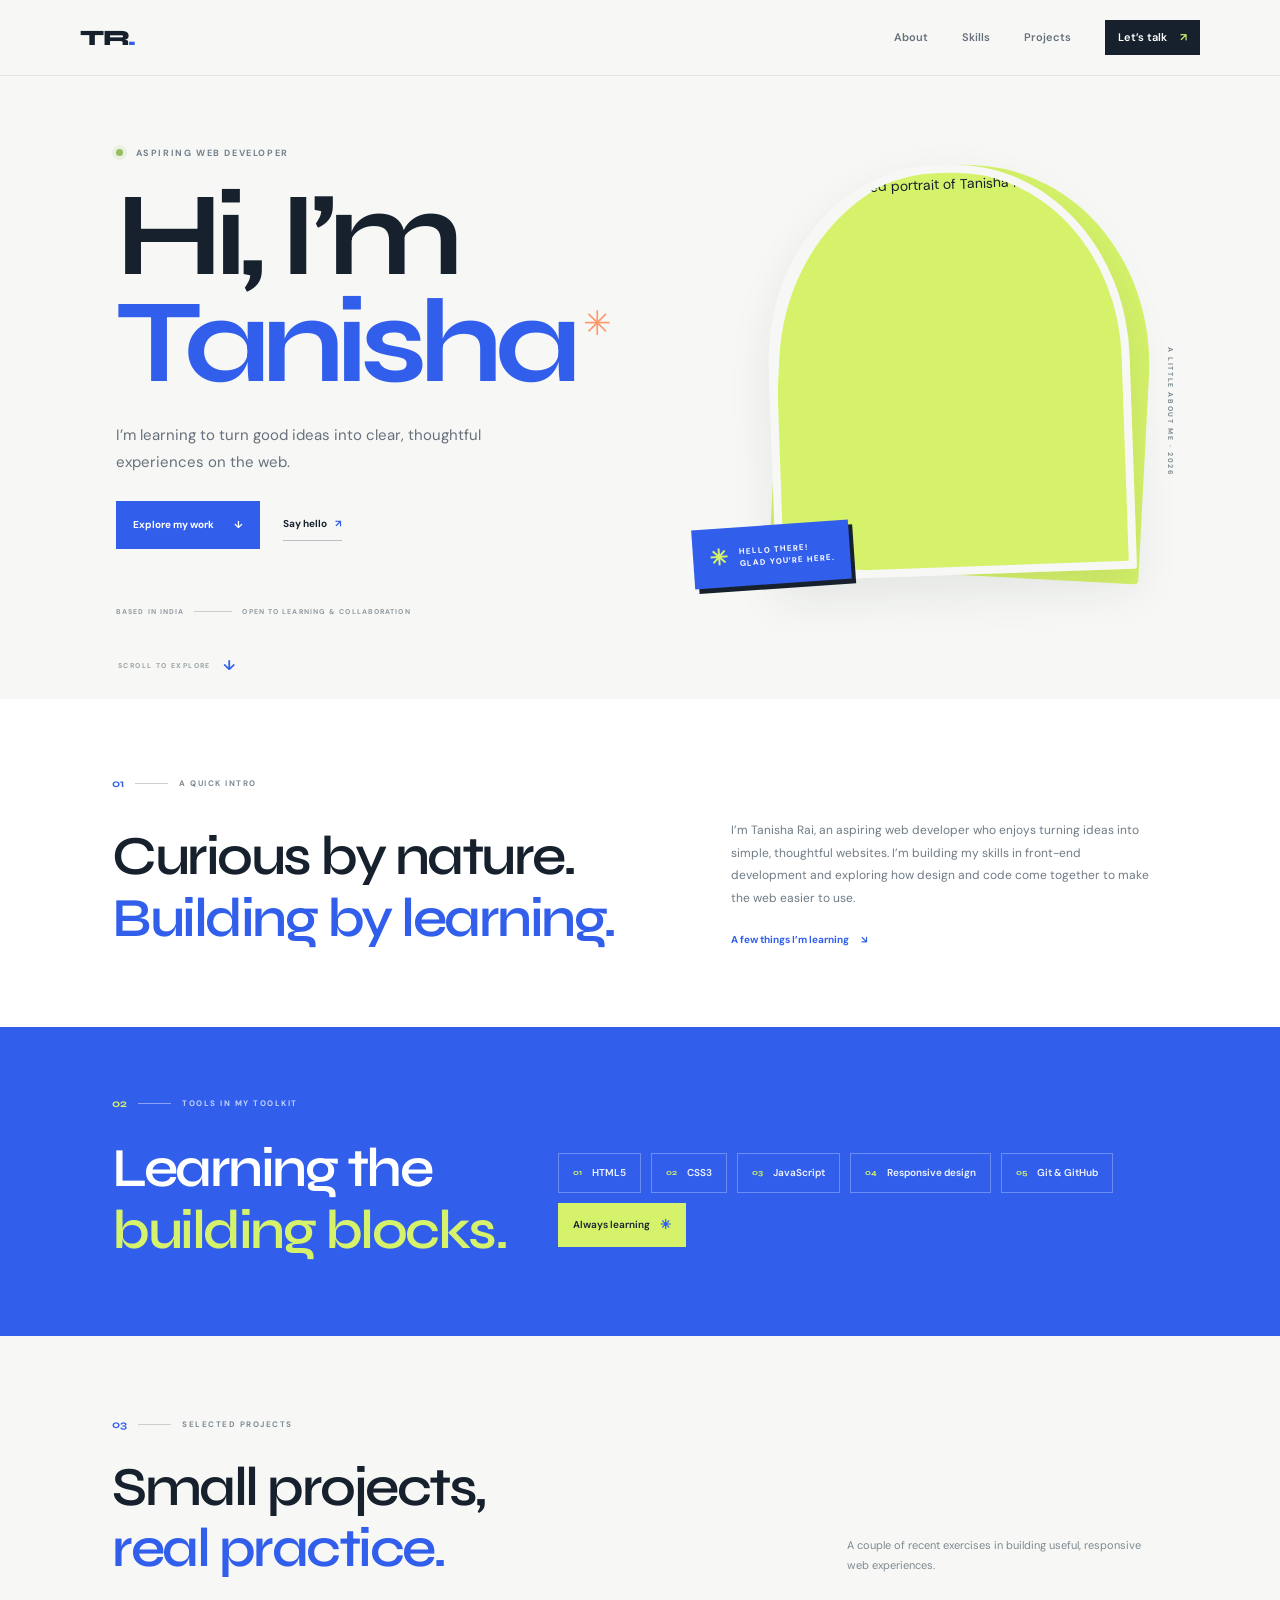
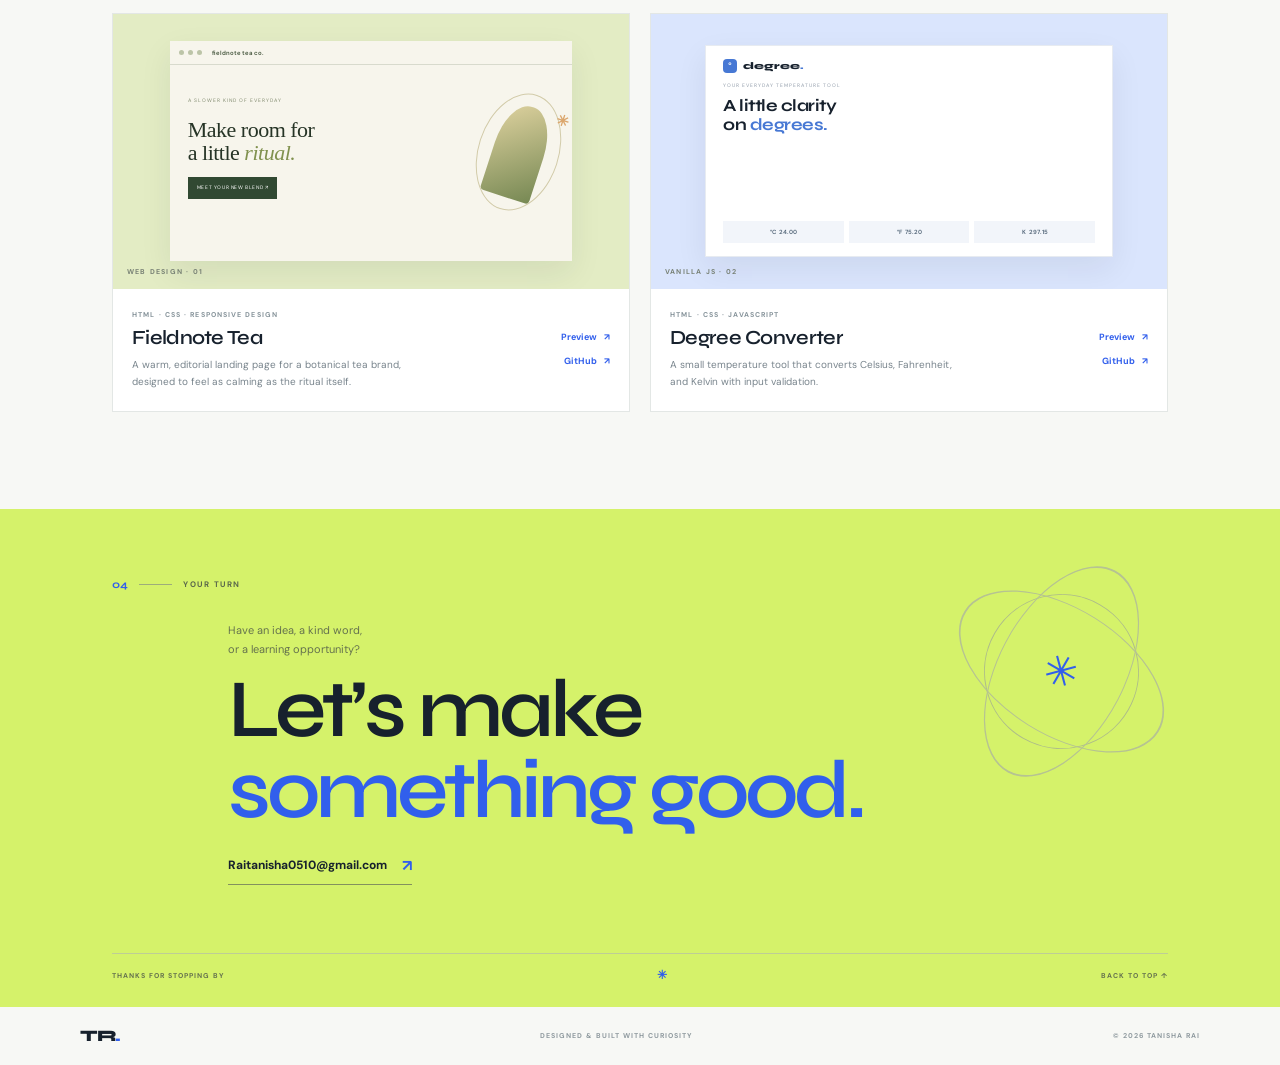
==== WebDev-L1-Portfolio/index.html @ af9b152e "Add files via upload" ====
<!doctype html>
<html lang="en">
<head>
  <meta charset="utf-8">
  <meta name="viewport" content="width=device-width, initial-scale=1">
  <meta name="theme-color" content="#f7f8f5">
  <meta name="description" content="The portfolio of Tanisha Rai, an aspiring web developer building thoughtful, useful websites.">
  <title>Tanisha Rai — Aspiring Web Developer</title>
  <link rel="preconnect" href="https://fonts.googleapis.com">
  <link rel="preconnect" href="https://fonts.gstatic.com" crossorigin>
  <link href="https://fonts.googleapis.com/css2?family=DM+Sans:wght@400;500;600;700&family=Syne:wght@500;600;700;800&display=swap" rel="stylesheet">
  <link rel="stylesheet" href="styles.css">
</head>
<body>
  <header class="site-header">
    <a class="wordmark" href="#home" aria-label="Tanisha Rai home">TR<span class="wordmark-dot">.</span></a>
    <nav aria-label="Main navigation">
      <a href="#about">About</a>
      <a href="#skills">Skills</a>
      <a href="#work">Projects</a>
      <a class="nav-contact" href="#contact">Let’s talk <span aria-hidden="true">↗</span></a>
    </nav>
  </header>

  <main>
    <section class="hero" id="home">
      <div class="hero-copy">
        <p class="availability"><span></span> ASPIRING WEB DEVELOPER</p>
        <h1>Hi, I’m<br><span>Tanisha</span><b aria-hidden="true">✳</b></h1>
        <p class="hero-description">I’m learning to turn good ideas into clear, thoughtful experiences on the web.</p>
        <div class="hero-actions"><a class="button button-blue" href="#work">Explore my work <span aria-hidden="true">↓</span></a><a class="quiet-link" href="mailto:Raitanisha0510@gmail.com">Say hello <span aria-hidden="true">↗</span></a></div>
        <div class="hero-index"><span>BASED IN INDIA</span><span class="index-line"></span><span>OPEN TO LEARNING & COLLABORATION</span></div>
      </div>
      <div class="portrait-stage">
        <div class="portrait-backdrop"></div>
        <div class="portrait-frame"><img src="assets/tanisha-headshot-v2.jpeg" alt="Close-cropped portrait of Tanisha Rai"></div>
        <div class="portrait-label"><span class="label-star">✳</span><span>HELLO THERE!<br>GLAD YOU’RE HERE.</span></div>
        <span class="portrait-side-note">A LITTLE ABOUT ME · 2026</span>
      </div>
      <a class="scroll-cue" href="#about" aria-label="Scroll to about section"><span>SCROLL TO EXPLORE</span><b aria-hidden="true">↓</b></a>
    </section>

    <section class="about section-pad" id="about">
      <div class="section-kicker"><span>01</span><span class="kicker-rule"></span><span>A QUICK INTRO</span></div>
      <div class="about-content"><h2>Curious by nature.<br><span>Building by learning.</span></h2><div class="about-copy"><p>I’m Tanisha Rai, an aspiring web developer who enjoys turning ideas into simple, thoughtful websites. I’m building my skills in front-end development and exploring how design and code come together to make the web easier to use.</p><a class="arrow-link" href="#skills">A few things I’m learning <span aria-hidden="true">↘</span></a></div></div>
    </section>

    <section class="skills section-pad" id="skills">
      <div class="section-kicker"><span>02</span><span class="kicker-rule"></span><span>TOOLS IN MY TOOLKIT</span></div>
      <div class="skills-layout"><h2>Learning the<br><span>building blocks.</span></h2><div class="skill-list"><span class="skill-chip"><i>01</i> HTML5</span><span class="skill-chip"><i>02</i> CSS3</span><span class="skill-chip"><i>03</i> JavaScript</span><span class="skill-chip"><i>04</i> Responsive design</span><span class="skill-chip"><i>05</i> Git & GitHub</span><span class="skill-chip skill-note">Always learning <b>✳</b></span></div></div>
    </section>

    <section class="work section-pad" id="work">
      <div class="section-kicker"><span>03</span><span class="kicker-rule"></span><span>SELECTED PROJECTS</span></div>
      <div class="work-heading"><h2>Small projects,<br><span>real practice.</span></h2><p>A couple of recent exercises in building useful, responsive web experiences.</p></div>
      <div class="project-grid">
        <article class="project-card project-fieldnote">
          <div class="project-visual fieldnote-visual"><div class="mini-browser"><div class="browser-bar"><span></span><span></span><span></span><i>fieldnote tea co.</i></div><div class="mini-hero"><small>A SLOWER KIND OF EVERYDAY</small><strong>Make room for<br>a little <em>ritual.</em></strong><span class="mini-cta">MEET YOUR NEW BLEND ↗</span><div class="mini-art"><div></div><b>✳</b></div></div></div><span class="visual-index">WEB DESIGN · 01</span></div>
          <div class="project-details"><div><p class="project-type">HTML · CSS · RESPONSIVE DESIGN</p><h3>Fieldnote Tea</h3><p>A warm, editorial landing page for a botanical tea brand, designed to feel as calming as the ritual itself.</p></div><div class="project-links"><a href="../WebDev-L1-LandingPage/index.html">Preview <span aria-hidden="true">↗</span></a><a href="https://github.com/">GitHub <span aria-hidden="true">↗</span></a></div></div>
        </article>
        <article class="project-card project-degree">
          <div class="project-visual degree-visual"><div class="degree-window"><div class="degree-brand"><b>°</b> degree<span>.</span></div><small>YOUR EVERYDAY TEMPERATURE TOOL</small><strong>A little clarity<br>on <em>degrees.</em></strong><div class="degree-results"><i>°C &nbsp; 24.00</i><i>°F &nbsp; 75.20</i><i>K &nbsp; 297.15</i></div></div><span class="visual-index">VANILLA JS · 02</span></div>
          <div class="project-details"><div><p class="project-type">HTML · CSS · JAVASCRIPT</p><h3>Degree Converter</h3><p>A small temperature tool that converts Celsius, Fahrenheit, and Kelvin with input validation.</p></div><div class="project-links"><a href="../WebDev-L3-TemperatureConverter/index.html">Preview <span aria-hidden="true">↗</span></a><a href="https://github.com/">GitHub <span aria-hidden="true">↗</span></a></div></div>
        </article>
      </div>
    </section>

    <section class="contact" id="contact">
      <div class="contact-orbit" aria-hidden="true">✳</div>
      <div class="section-kicker"><span>04</span><span class="kicker-rule"></span><span>YOUR TURN</span></div>
      <div class="contact-content"><p>Have an idea, a kind word,<br>or a learning opportunity?</p><h2>Let’s make<br><em>something good.</em></h2><a class="contact-email" href="mailto:Raitanisha0510@gmail.com">Raitanisha0510@gmail.com <span aria-hidden="true">↗</span></a></div>
      <div class="contact-bottom"><span>THANKS FOR STOPPING BY</span><span>✳</span><a href="#home">BACK TO TOP ↑</a></div>
    </section>
  </main>

  <footer class="site-footer"><a class="wordmark" href="#home">TR<span class="wordmark-dot">.</span></a><span>DESIGNED & BUILT WITH CURIOSITY</span><span>© 2026 TANISHA RAI</span></footer>
</body>
</html>
---- WebDev-L1-Portfolio/styles.css ----
:root{--paper:#f7f8f5;--ink:#17212d;--muted:#687582;--blue:#315fec;--blue-dark:#214bd0;--lime:#d5f26a;--line:#dfe4e4;--orange:#ff986b;--display:'Syne',sans-serif;--body:'DM Sans',Arial,sans-serif;--max:1120px}
*,*::before,*::after{box-sizing:border-box}
html{scroll-behavior:smooth;scroll-padding-top:84px}
body{margin:0;background:var(--paper);color:var(--ink);font-family:var(--body);font-size:14px;line-height:1.6;-webkit-font-smoothing:antialiased}
a{color:inherit;text-decoration:none}
.site-header{height:76px;padding:0 max(calc((100vw - var(--max))/2),5.5vw);display:flex;justify-content:space-between;align-items:center;border-bottom:1px solid var(--line);background:rgba(247,248,245,.95);position:sticky;top:0;z-index:10;backdrop-filter:blur(12px)}.wordmark{font:800 22px var(--display);letter-spacing:-1.5px}.wordmark-dot{color:var(--blue)}nav{display:flex;align-items:center;gap:34px;font-size:11px;font-weight:600;color:#66717c}nav a{transition:color .2s}nav a:hover{color:var(--blue)}.nav-contact{padding:9px 13px;background:var(--ink);color:white}.nav-contact span{color:var(--lime);padding-left:10px}
.hero{max-width:var(--max);min-height:620px;margin:auto;padding:70px 32px 82px;display:grid;grid-template-columns:1fr .9fr;align-items:center;gap:54px;position:relative}.hero-copy{position:relative;z-index:2;padding-left:4px}.availability{font-size:9px;letter-spacing:1.6px;font-weight:700;color:#73808c;margin:0 0 22px}.availability span{display:inline-block;width:7px;height:7px;border-radius:50%;background:#97bd63;box-shadow:0 0 0 4px #97bd6320;margin-right:9px}.hero h1{font:700 clamp(74px,10vw,119px)/.9 var(--display);letter-spacing:-8px;margin:0 0 25px}.hero h1 span{color:var(--blue)}.hero h1 b{font:400 34px var(--body);color:var(--orange);vertical-align:top;display:inline-block;margin:12px 0 0 10px;animation:slowspin 18s linear infinite}@keyframes slowspin{to{transform:rotate(360deg)}}.hero-description{font-size:15px;color:#66717c;max-width:385px;line-height:1.8;margin:0 0 25px}.hero-actions{display:flex;align-items:center;gap:23px;flex-wrap:wrap}.button{height:48px;padding:0 17px;display:inline-flex;align-items:center;gap:20px;font-size:10px;font-weight:700;transition:transform .2s,background .2s}.button:hover{transform:translateY(-2px)}.button-blue{background:var(--blue);color:white}.button-blue:hover{background:var(--blue-dark)}.quiet-link{font-size:10px;font-weight:700;border-bottom:1px solid #b8c0c3;padding:8px 0}.quiet-link span{color:var(--blue);padding-left:6px}.hero-index{display:flex;align-items:center;gap:10px;margin-top:57px;font-size:7px;letter-spacing:1.1px;font-weight:700;color:#909aa1}.index-line{width:38px;border-top:1px solid #cbd1ce}
.portrait-stage{height:432px;position:relative;display:grid;place-items:center}.portrait-backdrop{position:absolute;width:78%;height:95%;right:4%;top:0;background:var(--lime);border-radius:49% 49% 4px 4px;transform:rotate(3deg)}.portrait-frame{position:absolute;width:76%;height:95%;right:8%;top:0;overflow:hidden;border:8px solid var(--paper);box-shadow:0 18px 45px #17212d16;border-radius:48% 48% 3px 3px;transform:rotate(-2deg)}.portrait-frame img{width:100%;height:100%;object-fit:cover;object-position:center 36%}.portrait-label{position:absolute;bottom:3%;left:0;background:var(--blue);color:white;padding:13px 16px;display:flex;align-items:center;gap:11px;font-size:8px;font-weight:700;line-height:1.5;letter-spacing:1px;transform:rotate(-4deg);box-shadow:4px 5px 0 var(--ink)}.label-star{font-size:22px;color:var(--lime)}.portrait-side-note{position:absolute;right:-8px;top:42%;writing-mode:vertical-rl;font-size:7px;letter-spacing:1.6px;font-weight:700;color:#7e898e}.scroll-cue{position:absolute;bottom:22px;left:38px;display:flex;align-items:center;gap:12px;font-size:7px;letter-spacing:1.4px;font-weight:700;color:#9aa3a5}.scroll-cue b{color:var(--blue);font-size:14px}
.section-pad{padding:78px max(calc((100vw - var(--max))/2 + 32px),6vw)}.about{background:#fff}.section-kicker{display:flex;align-items:center;gap:11px;font-size:8px;font-weight:700;letter-spacing:1.5px;color:#7f8a92}.section-kicker>span:first-child{font:700 11px var(--display);color:var(--blue);letter-spacing:0}.kicker-rule{width:33px;border-top:1px solid #cbd1d2}.about-content{display:grid;grid-template-columns:1.1fr .9fr;gap:8%;align-items:end;margin-top:29px}.about h2,.skills h2,.work h2{font:600 clamp(36px,5vw,55px)/1.12 var(--display);letter-spacing:-2.5px;margin:0}.about h2 span,.skills h2 span,.work h2 span{color:var(--blue)}.about-copy{max-width:420px}.about-copy p{font-size:12px;color:#6f7b84;line-height:1.9;margin:0 0 17px}.arrow-link{font-size:10px;font-weight:700;color:var(--blue)}.arrow-link span{margin-left:10px}
.skills{background:var(--blue);color:white;padding-top:70px;padding-bottom:74px}.skills .section-kicker{color:#c4d1ff}.skills .section-kicker>span:first-child{color:var(--lime)}.skills .kicker-rule{border-color:#8ba4f5}.skills-layout{display:grid;grid-template-columns:.8fr 1.2fr;align-items:center;gap:40px;margin-top:28px}.skills h2 span{color:var(--lime)}.skill-list{display:flex;flex-wrap:wrap;gap:10px}.skill-chip{display:inline-flex;align-items:center;gap:10px;padding:11px 14px;border:1px solid #ffffff48;font-size:10px;font-weight:600;color:#f1f3ff}.skill-chip i{font:700 8px var(--display);font-style:normal;color:var(--lime)}.skill-chip.skill-note{background:var(--lime);color:var(--ink);border-color:var(--lime)}.skill-note b{font-size:13px;color:var(--blue)}
.work{padding-top:82px;padding-bottom:97px}.work-heading{display:flex;justify-content:space-between;align-items:end;margin:26px 0 33px}.work-heading>p{max-width:300px;font-size:11px;color:#7d8990;line-height:1.8;margin:0 2% 4px 20px}.project-grid{display:grid;grid-template-columns:1fr 1fr;gap:20px}.project-card{border:1px solid #e3e7e5;background:white}.project-visual{height:275px;position:relative;display:grid;place-items:center;overflow:hidden}.fieldnote-visual{background:#e3ecc4}.degree-visual{background:#dae5fd}.mini-browser{width:78%;height:80%;background:#f7f5ec;box-shadow:0 12px 30px #17212d14;position:relative}.browser-bar{height:24px;border-bottom:1px solid #d8dacd;display:flex;align-items:center;gap:4px;padding:0 9px}.browser-bar span{width:5px;height:5px;border-radius:50%;background:#bcc4a7}.browser-bar i{font:600 6px var(--body);font-style:normal;color:#42533a;margin-left:6px}.mini-hero{position:relative;padding:21px 18px}.mini-hero small{font-size:5px;letter-spacing:1px;color:#828b70}.mini-hero strong{display:block;font:500 22px/1.05 Georgia,serif;letter-spacing:-.5px;margin-top:9px;color:#263426}.mini-hero strong em{color:#80914e;font-weight:400}.mini-cta{display:inline-block;background:#314932;color:white;padding:7px 9px;font-size:5px;letter-spacing:.6px;margin-top:13px}.mini-art{position:absolute;right:13px;top:27px;width:81px;height:120px;border:1px solid #d2cba9;border-radius:50%;transform:rotate(18deg)}.mini-art div{position:absolute;inset:12px 14px;background:linear-gradient(145deg,#e0d3a0,#768853);border-radius:48% 48% 4px 4px}.mini-art b{position:absolute;right:0;top:4px;color:#dba66c;font-size:15px}.visual-index{position:absolute;left:14px;bottom:12px;font-size:7px;letter-spacing:1.2px;font-weight:700;color:#778074}.degree-window{width:79%;height:77%;padding:13px 17px;background:#fff;border:1px solid #e7ebf1;box-shadow:0 12px 30px #17212d12;display:flex;flex-direction:column;align-items:flex-start}.degree-brand{font:800 10px var(--display);margin-bottom:9px}.degree-brand b{display:inline-grid;place-items:center;background:#4778d4;color:white;width:14px;height:14px;border-radius:4px;font-weight:500;margin-right:3px}.degree-brand span{color:#4778d4}.degree-window small{font-size:5px;letter-spacing:1px;color:#929daa}.degree-window>strong{font:700 17px/1.1 var(--display);letter-spacing:-.5px;margin-top:7px}.degree-window>strong em{font-style:normal;color:#4778d4}.degree-results{display:flex;gap:5px;margin-top:auto;width:100%}.degree-results i{font:600 6px var(--body);font-style:normal;padding:7px 5px;background:#f2f5fa;color:#4f6275;flex:1;text-align:center}.project-details{display:flex;justify-content:space-between;gap:18px;padding:20px 19px 21px}.project-type{font-size:7px;font-weight:700;letter-spacing:1.1px;color:#86939a;margin:0 0 5px}.project-details h3{font:600 20px var(--display);letter-spacing:-.7px;margin:0 0 6px}.project-details>div:first-child>p:last-child{font-size:10px;line-height:1.7;color:#78848c;max-width:290px;margin:0}.project-links{display:flex;flex-direction:column;justify-content:center;align-items:flex-end;gap:10px;white-space:nowrap}.project-links a{font-size:9px;font-weight:700;color:var(--blue)}.project-links span{padding-left:5px}
.contact{position:relative;overflow:hidden;background:var(--lime);padding:69px max(calc((100vw - var(--max))/2 + 32px),6vw) 22px}.contact .section-kicker{color:#5b684b}.contact .section-kicker>span:first-child{color:var(--blue)}.contact .kicker-rule{border-color:#9dad7b}.contact-content{position:relative;z-index:1;padding:30px 0 68px 11%}.contact-content>p{font-size:11px;line-height:1.7;color:#65724e;margin:0 0 12px}.contact h2{font:600 clamp(51px,7vw,82px)/.98 var(--display);letter-spacing:-4px;margin:0 0 22px}.contact h2 em{font-style:normal;color:var(--blue)}.contact-email{display:inline-flex;align-items:center;gap:15px;padding-bottom:5px;border-bottom:1px solid #83915e;font-size:12px;font-weight:700}.contact-email span{color:var(--blue);font-size:16px}.contact-orbit{position:absolute;right:11%;top:17%;width:155px;height:155px;border:1px solid #aebd89;border-radius:50%;display:grid;place-items:center;color:var(--blue);font-size:42px;transform:rotate(-15deg)}.contact-orbit::before,.contact-orbit::after{content:"";position:absolute;inset:13px;border:1px solid #b6c392;border-radius:50%;transform:rotate(47deg) scaleX(1.8)}.contact-orbit::after{transform:rotate(-47deg) scaleX(1.8)}.contact-bottom{position:relative;z-index:1;display:flex;align-items:center;justify-content:space-between;border-top:1px solid #becd96;padding-top:12px;font-size:7px;font-weight:700;letter-spacing:1px;color:#65724e}.contact-bottom span:nth-child(2){color:var(--blue);font-size:12px}.site-footer{min-height:58px;display:flex;align-items:center;justify-content:space-between;padding:0 max(calc((100vw - var(--max))/2),5.5vw);color:#8e999e}.site-footer .wordmark{font-size:16px;color:var(--ink)}.site-footer>span{font-size:7px;letter-spacing:1px;font-weight:700}
@media(max-width:760px){.site-header{padding:0 24px}nav{gap:20px}.hero{gap:20px;padding:58px 25px 77px;min-height:540px}.hero h1{font-size:84px;letter-spacing:-6px}.portrait-stage{height:365px}.portrait-side-note{right:-3px;font-size:6px}.hero-index{margin-top:39px}.section-pad{padding-left:30px;padding-right:30px}.skills-layout{grid-template-columns:1fr;gap:24px}.skill-list{max-width:490px}.project-visual{height:230px}.project-details{padding:16px 14px}.project-details h3{font-size:17px}.project-details>div:first-child>p:last-child{font-size:9px}.contact-orbit{right:7%;width:120px;height:120px}}
@media(max-width:560px){.site-header{height:64px;padding:0 18px}.wordmark{font-size:20px}nav{gap:13px;font-size:9px}.nav-contact{padding:8px}.nav-contact span{padding-left:3px}.hero{display:flex;flex-direction:column;align-items:stretch;padding:50px 22px 68px;gap:28px}.hero-copy{padding:0}.availability{font-size:8px} .hero h1{font-size:clamp(74px,21vw,104px);letter-spacing:-6px;margin-bottom:16px}.hero h1 b{font-size:24px;margin:8px 0 0 5px}.hero-description{font-size:12px;max-width:310px}.hero-index{margin-top:27px;font-size:6px}.portrait-stage{height:350px;width:100%;max-width:380px;margin:0 auto}.portrait-backdrop{width:75%;right:9%}.portrait-frame{width:74%;right:13%}.portrait-label{left:2%;bottom:2%;padding:10px 12px}.portrait-side-note{right:3px}.scroll-cue{left:22px;bottom:18px}.section-pad{padding:57px 22px}.about-content{grid-template-columns:1fr;gap:22px;margin-top:23px}.about h2,.skills h2,.work h2{font-size:39px;letter-spacing:-1.8px}.about-copy p{font-size:11px}.skills{padding-top:55px;padding-bottom:58px}.skills-layout{margin-top:22px;gap:21px}.skill-list{gap:7px}.skill-chip{padding:10px 11px;font-size:9px}.work{padding-top:59px;padding-bottom:68px}.work-heading{display:block;margin:22px 0 24px}.work-heading>p{margin:13px 0 0;font-size:10px}.project-grid{grid-template-columns:1fr;gap:15px}.project-visual{height:250px}.project-details{padding:17px 15px}.project-details h3{font-size:19px}.project-details>div:first-child>p:last-child{font-size:10px}.contact{padding:54px 22px 18px}.contact-content{padding:38px 0 59px 0}.contact h2{font-size:clamp(52px,15vw,72px);letter-spacing:-3px}.contact-content>p{font-size:10px}.contact-email{font-size:10px}.contact-orbit{width:77px;height:77px;top:30%;right:7%;font-size:22px;opacity:.8}.contact-orbit::before,.contact-orbit::after{inset:7px}.contact-bottom{font-size:6px;letter-spacing:.6px}.site-footer{padding:0 18px;min-height:54px}.site-footer>span{font-size:6px;letter-spacing:.5px}.site-footer>span:nth-child(2){display:none}}
@media(prefers-reduced-motion:reduce){html{scroll-behavior:auto}.hero h1 b{animation:none}*,*::before,*::after{transition:none!important}}
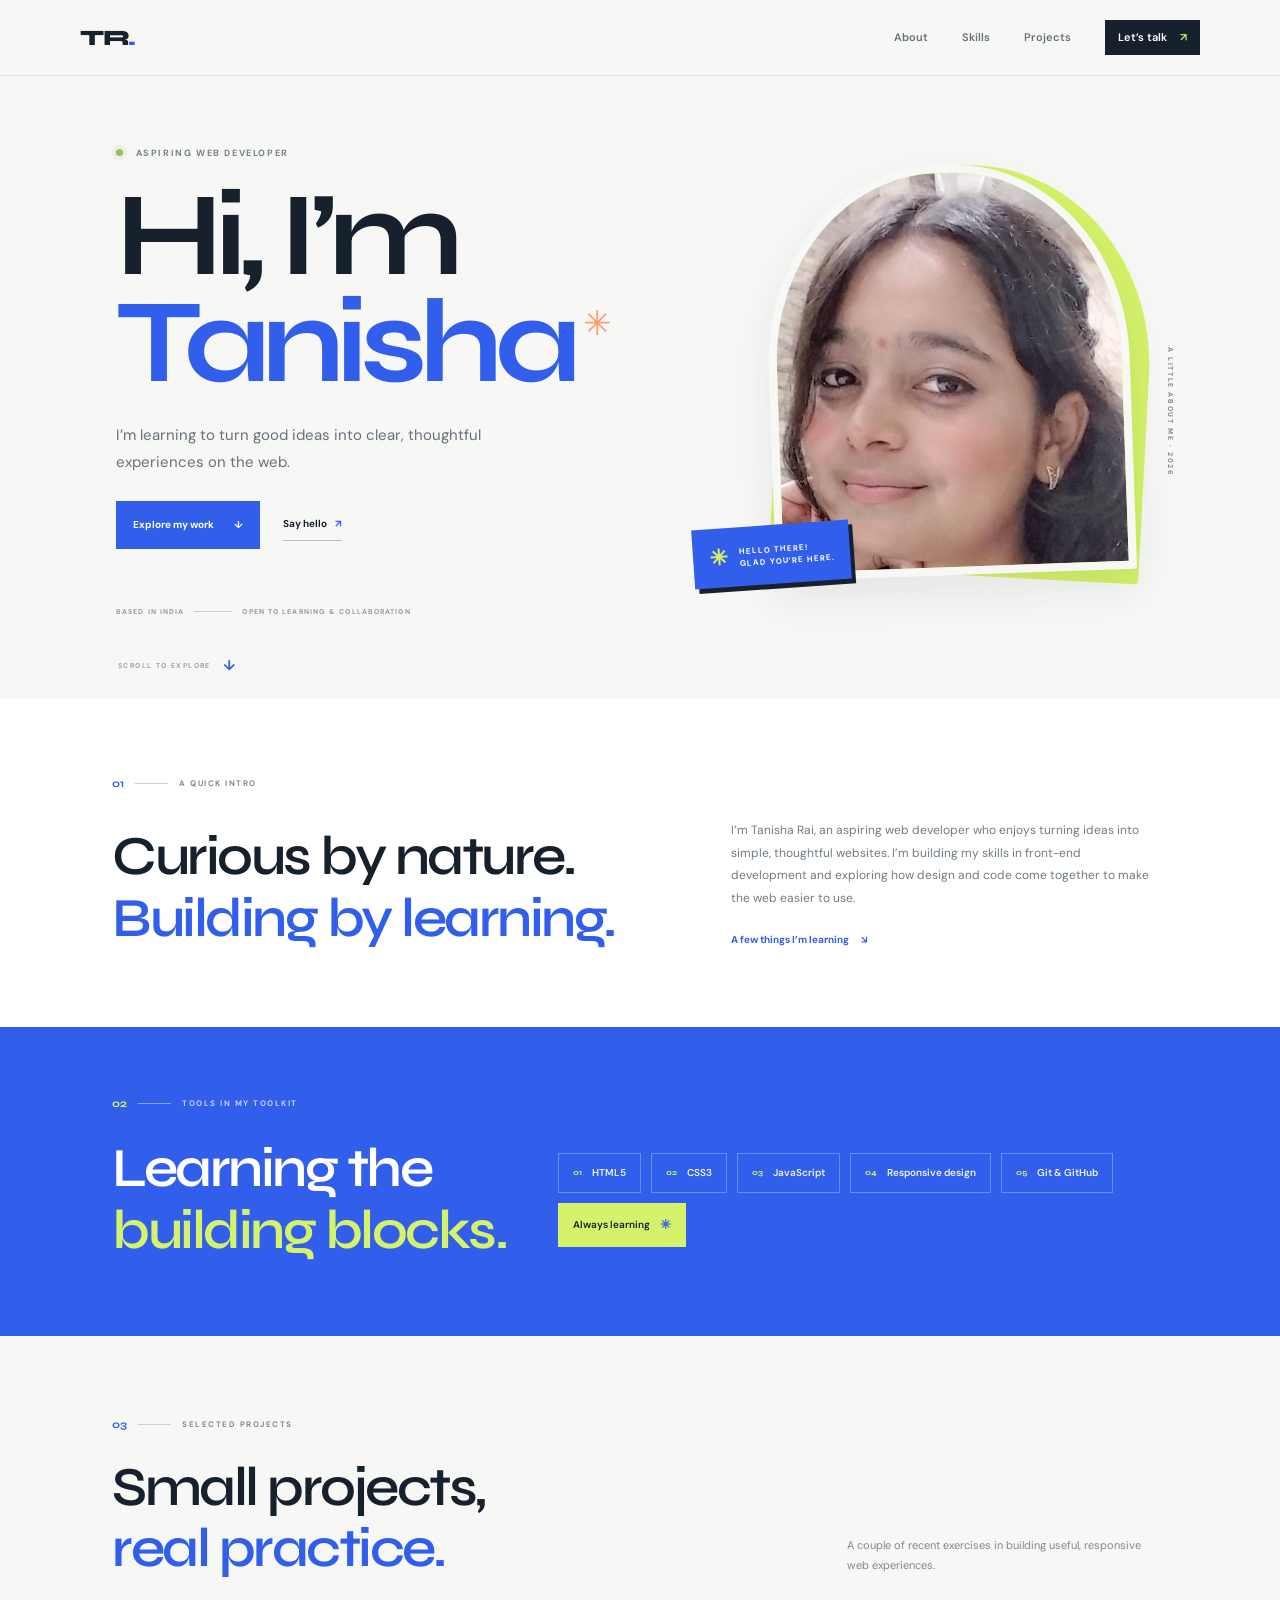
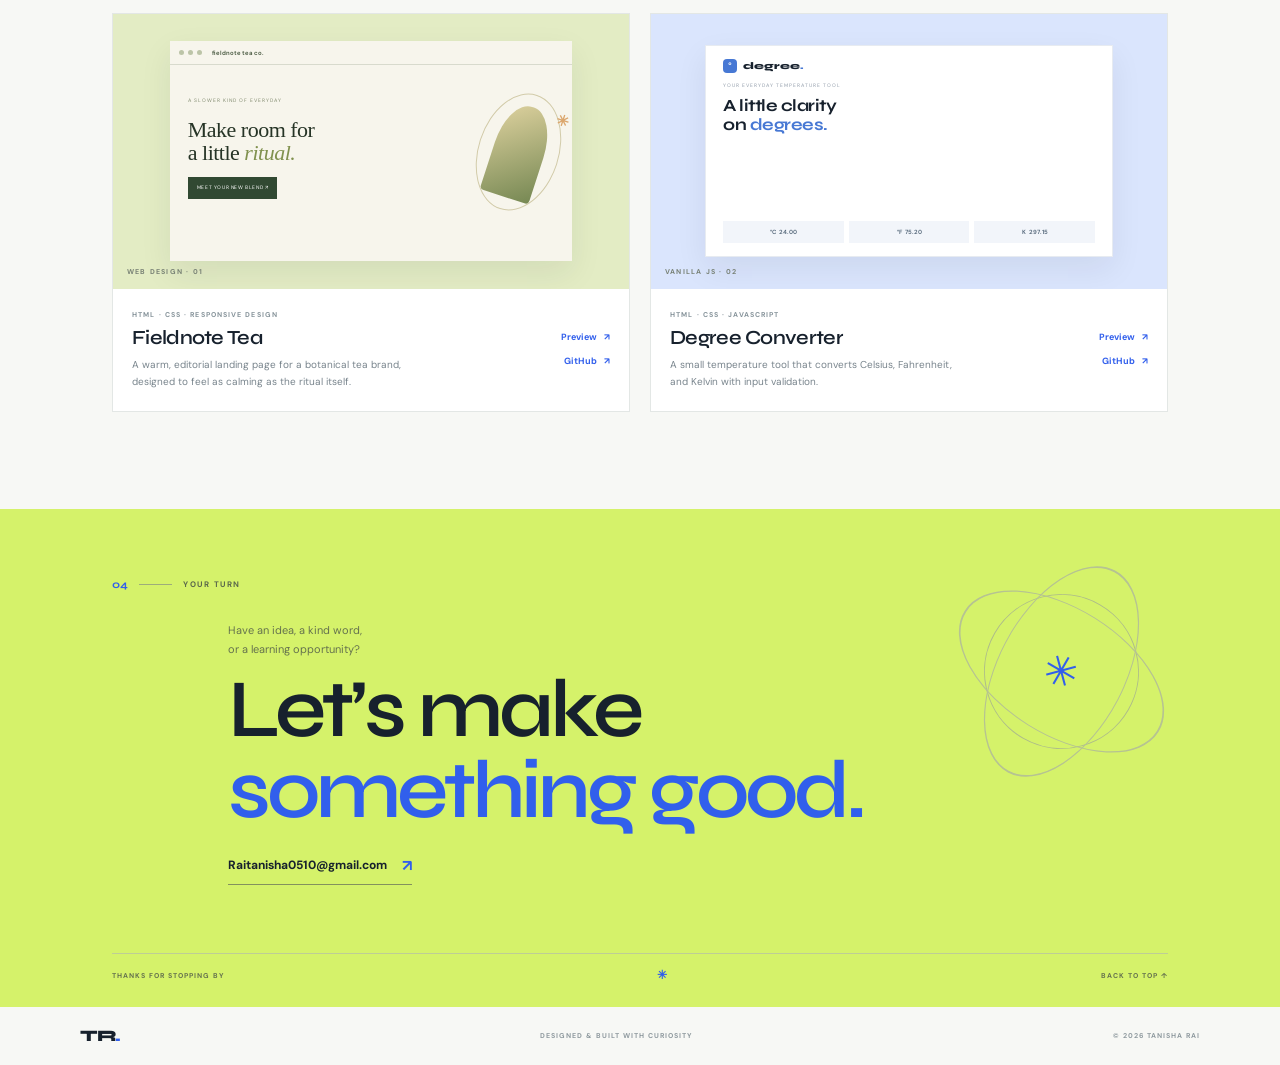
==== commit c8c5838e: "Update index.html" ====
--- a/WebDev-L1-Portfolio/index.html
+++ b/WebDev-L1-Portfolio/index.html
@@ -33,7 +33,7 @@
       </div>
       <div class="portrait-stage">
         <div class="portrait-backdrop"></div>
-        <div class="portrait-frame"><img src="assets/tanisha-headshot-v2.jpeg" alt="Close-cropped portrait of Tanisha Rai"></div>
+        <div class="portrait-frame"><img src="tanisha-headshot-v2.jpeg" alt="Close-cropped portrait of Tanisha Rai"></div>
         <div class="portrait-label"><span class="label-star">✳</span><span>HELLO THERE!<br>GLAD YOU’RE HERE.</span></div>
         <span class="portrait-side-note">A LITTLE ABOUT ME · 2026</span>
       </div>
@@ -56,11 +56,11 @@
       <div class="project-grid">
         <article class="project-card project-fieldnote">
           <div class="project-visual fieldnote-visual"><div class="mini-browser"><div class="browser-bar"><span></span><span></span><span></span><i>fieldnote tea co.</i></div><div class="mini-hero"><small>A SLOWER KIND OF EVERYDAY</small><strong>Make room for<br>a little <em>ritual.</em></strong><span class="mini-cta">MEET YOUR NEW BLEND ↗</span><div class="mini-art"><div></div><b>✳</b></div></div></div><span class="visual-index">WEB DESIGN · 01</span></div>
-          <div class="project-details"><div><p class="project-type">HTML · CSS · RESPONSIVE DESIGN</p><h3>Fieldnote Tea</h3><p>A warm, editorial landing page for a botanical tea brand, designed to feel as calming as the ritual itself.</p></div><div class="project-links"><a href="../WebDev-L1-LandingPage/index.html">Preview <span aria-hidden="true">↗</span></a><a href="https://github.com/">GitHub <span aria-hidden="true">↗</span></a></div></div>
+          <div class="project-details"><div><p class="project-type">HTML · CSS · RESPONSIVE DESIGN</p><h3>Fieldnote Tea</h3><p>A warm, editorial landing page for a botanical tea brand, designed to feel as calming as the ritual itself.</p></div><div class="project-links"><a href="../WebDev-L1-LandingPage/index.html">Preview <span aria-hidden="true">↗</span></a><a href="https://github.com/TanishaRai0510/OIBSIP/tree/main/WebDev-L1-LandingPage">GitHub <span aria-hidden="true">↗</span></a></div></div>
         </article>
         <article class="project-card project-degree">
           <div class="project-visual degree-visual"><div class="degree-window"><div class="degree-brand"><b>°</b> degree<span>.</span></div><small>YOUR EVERYDAY TEMPERATURE TOOL</small><strong>A little clarity<br>on <em>degrees.</em></strong><div class="degree-results"><i>°C &nbsp; 24.00</i><i>°F &nbsp; 75.20</i><i>K &nbsp; 297.15</i></div></div><span class="visual-index">VANILLA JS · 02</span></div>
-          <div class="project-details"><div><p class="project-type">HTML · CSS · JAVASCRIPT</p><h3>Degree Converter</h3><p>A small temperature tool that converts Celsius, Fahrenheit, and Kelvin with input validation.</p></div><div class="project-links"><a href="../WebDev-L3-TemperatureConverter/index.html">Preview <span aria-hidden="true">↗</span></a><a href="https://github.com/">GitHub <span aria-hidden="true">↗</span></a></div></div>
+          <div class="project-details"><div><p class="project-type">HTML · CSS · JAVASCRIPT</p><h3>Degree Converter</h3><p>A small temperature tool that converts Celsius, Fahrenheit, and Kelvin with input validation.</p></div><div class="project-links"><a href="../WebDev-L3-TemperatureConverter/index.html">Preview <span aria-hidden="true">↗</span></a><a href="https://github.com/TanishaRai0510/OIBSIP/tree/main/WebDev-L1-TemperatureConverter">GitHub <span aria-hidden="true">↗</span></a></div></div>
         </article>
       </div>
     </section>
